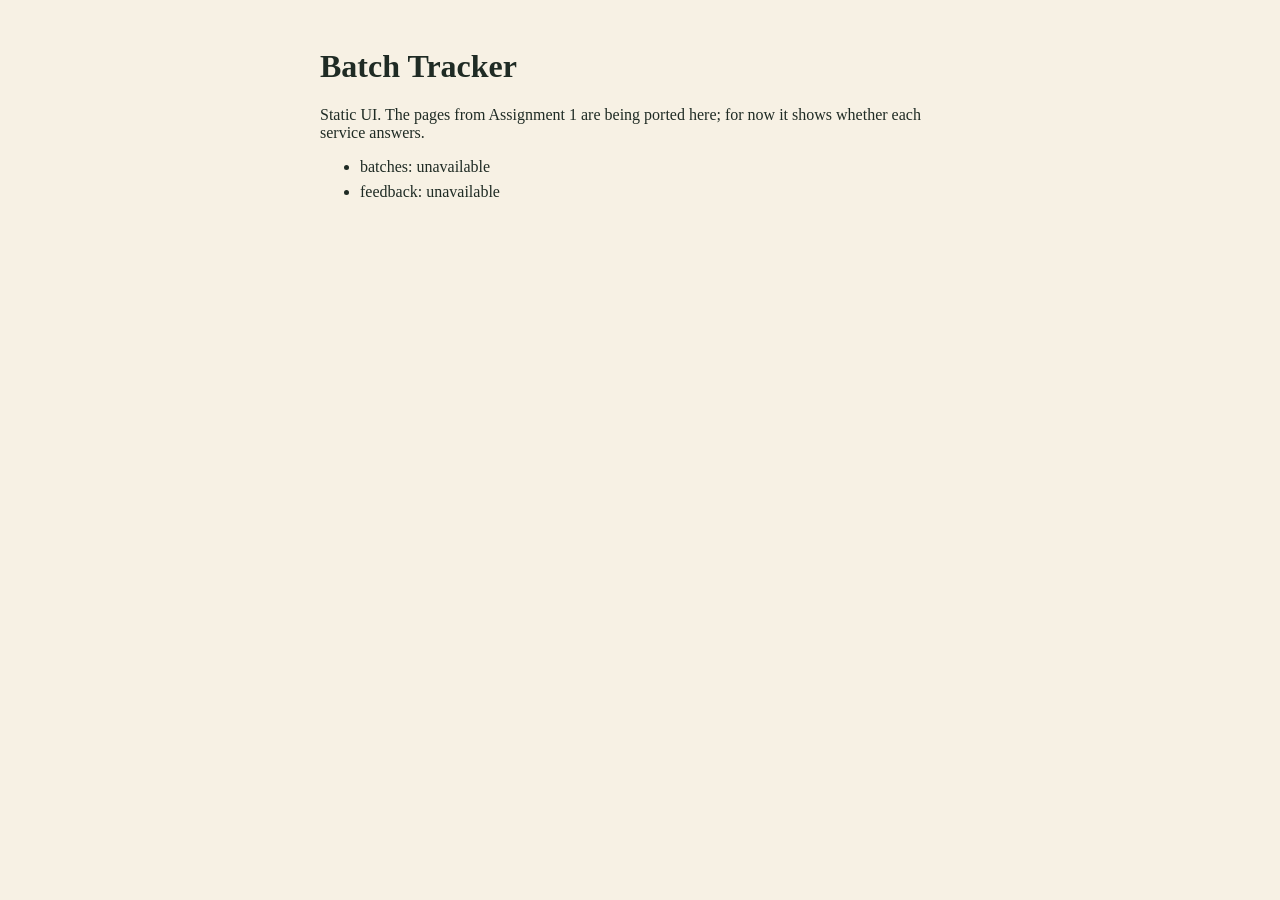
==== ui/index.html @ 70313532 "Split monolith into batches and feedback services, each with its own Dockerfile, plus compose" ====
<!doctype html>
<html lang="en">
<head>
  <meta charset="utf-8">
  <meta name="viewport" content="width=device-width, initial-scale=1">
  <title>Batch Tracker</title>
  <style>
    body { font-family: Georgia, serif; background: #f7f1e4; color: #1f2b24; max-width: 40rem; margin: 3rem auto; padding: 0 1rem; }
    li { margin: .4rem 0; }
    code { font-family: ui-monospace, Menlo, monospace; }
  </style>
</head>
<body>
  <h1>Batch Tracker</h1>
  <p>Static UI. The pages from Assignment 1 are being ported here; for now it shows whether each service answers.</p>
  <ul id="status"></ul>
  <script src="config.js"></script>
  <script>
    const services = { batches: APP_CONFIG.BATCHES_URL, feedback: APP_CONFIG.FEEDBACK_URL };
    const list = document.getElementById("status");
    for (const [name, url] of Object.entries(services)) {
      const item = document.createElement("li");
      item.textContent = `${name}: checking…`;
      list.appendChild(item);
      fetch(`${url}/health`, { signal: AbortSignal.timeout(3000) })
        .then((r) => r.json())
        .then((h) => { item.textContent = `${name}: ${h.status} (db ${h.db}, version ${h.version})`; })
        .catch(() => { item.textContent = `${name}: unavailable`; });
    }
  </script>
</body>
</html>
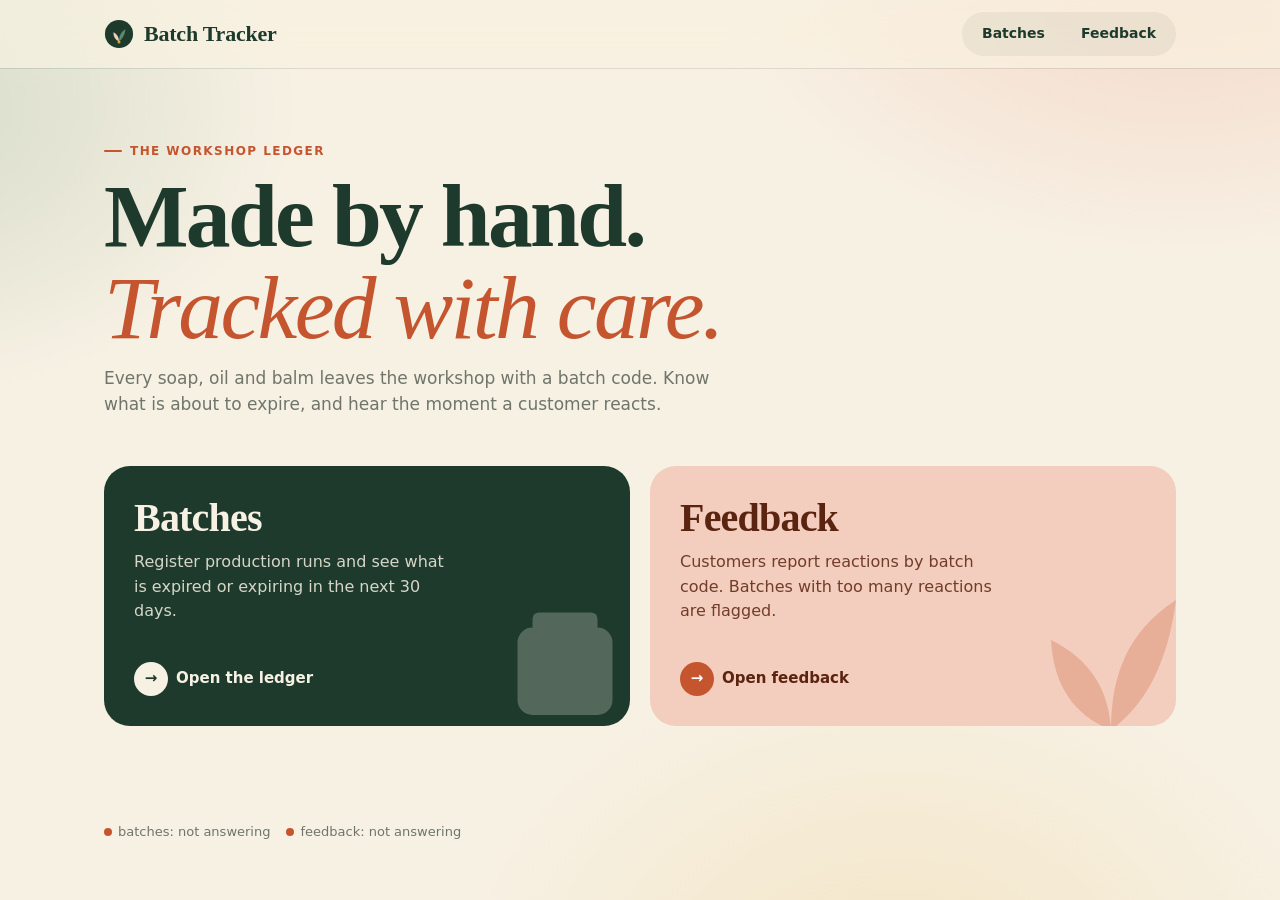
==== commit 9e3d43fa: "Port the Assignment 1 pages to a static UI that calls both services, retries while a service is star" ====
--- a/ui/index.html
+++ b/ui/index.html
@@ -3,30 +3,54 @@
 <head>
   <meta charset="utf-8">
   <meta name="viewport" content="width=device-width, initial-scale=1">
-  <title>Batch Tracker</title>
-  <style>
-    body { font-family: Georgia, serif; background: #f7f1e4; color: #1f2b24; max-width: 40rem; margin: 3rem auto; padding: 0 1rem; }
-    li { margin: .4rem 0; }
-    code { font-family: ui-monospace, Menlo, monospace; }
-  </style>
+  <title>Home · Batch Tracker</title>
+  <link rel="stylesheet" href="styles.css">
+  <script src="config.js"></script>
+  <script src="app.js"></script>
 </head>
 <body>
-  <h1>Batch Tracker</h1>
-  <p>Static UI. The pages from Assignment 1 are being ported here; for now it shows whether each service answers.</p>
-  <ul id="status"></ul>
-  <script src="config.js"></script>
-  <script>
-    const services = { batches: APP_CONFIG.BATCHES_URL, feedback: APP_CONFIG.FEEDBACK_URL };
-    const list = document.getElementById("status");
-    for (const [name, url] of Object.entries(services)) {
-      const item = document.createElement("li");
-      item.textContent = `${name}: checking…`;
-      list.appendChild(item);
-      fetch(`${url}/health`, { signal: AbortSignal.timeout(3000) })
-        .then((r) => r.json())
-        .then((h) => { item.textContent = `${name}: ${h.status} (db ${h.db}, version ${h.version})`; })
-        .catch(() => { item.textContent = `${name}: unavailable`; });
-    }
-  </script>
+  <header>
+    <div class="wrap">
+      <a class="brand" href="index.html" aria-label="Batch Tracker home">
+        <svg viewBox="0 0 32 32" aria-hidden="true">
+          <circle cx="16" cy="16" r="15" fill="#1d3a2c"/>
+          <path d="M16 24c0-6 2-10 7-13-1 6-3 10-7 13z" fill="#5c8a68"/>
+          <path d="M16 24c0-5-2-8-6-10 0 5 2 8 6 10z" fill="#f3cdbd"/>
+          <circle cx="16" cy="24.5" r="1.6" fill="#e0a526"/>
+        </svg>
+        <span>Batch Tracker</span>
+      </a>
+      <nav>
+        <a href="batches.html">Batches</a>
+        <a href="feedback.html">Feedback</a>
+      </nav>
+    </div>
+  </header>
+  <main class="wrap">
+    <div class="intro">
+      <p class="eyebrow">The workshop ledger</p>
+      <h1>Made by hand. <em>Tracked with care.</em></h1>
+      <p class="lead">Every soap, oil and balm leaves the workshop with a batch code. Know what is about to expire, and hear the moment a customer reacts.</p>
+    </div>
+    <div class="doors">
+      <a class="door batches" href="batches.html">
+        <div>
+          <h2>Batches</h2>
+          <p>Register production runs and see what is expired or expiring in the next 30 days.</p>
+        </div>
+        <span class="go"><i>→</i>Open the ledger</span>
+        <svg viewBox="0 0 120 120" aria-hidden="true"><rect x="22" y="30" width="76" height="70" rx="12" fill="#f7f1e4"/><rect x="34" y="18" width="52" height="16" rx="5" fill="#f7f1e4"/></svg>
+      </a>
+      <a class="door feedback" href="feedback.html">
+        <div>
+          <h2>Feedback</h2>
+          <p>Customers report reactions by batch code. Batches with too many reactions are flagged.</p>
+        </div>
+        <span class="go"><i>→</i>Open feedback</span>
+        <svg viewBox="0 0 120 120" aria-hidden="true"><path d="M60 112C60 70 72 34 112 8c-6 46-22 82-52 104z" fill="#c4552f"/><path d="M60 112C58 80 44 56 12 40c2 36 18 60 48 72z" fill="#c4552f"/></svg>
+      </a>
+    </div>
+  </main>
+  <footer class="wrap" aria-label="Service status"></footer>
 </body>
 </html>
--- a/ui/styles.css
+++ b/ui/styles.css
@@ -0,0 +1,297 @@
+/* Batch Tracker UI. Ported from the Assignment 1 Jinja templates (base.html and each page). */
+
+:root {
+  --cream: #f7f1e4;
+  --card: #fffdf7;
+  --forest: #1d3a2c;
+  --forest-2: #2c5440;
+  --ink: #1f2b24;
+  --muted: #6f756b;
+  --line: rgba(29, 58, 44, 0.12);
+  --sage: #5c8a68;
+  --sage-soft: #dfeadf;
+  --terra: #c4552f;
+  --terra-soft: #f8ddd1;
+  --saffron: #d99a1e;
+  --saffron-soft: #f8e7bf;
+  --blush: #f3cdbd;
+  --gold: #e0a526;
+  --serif: "Iowan Old Style", "Palatino Linotype", Palatino, Georgia, serif;
+  --mono: ui-monospace, SFMono-Regular, Menlo, monospace;
+  --ease-out: cubic-bezier(0.23, 1, 0.32, 1);
+  --shadow-sm: 0 1px 2px rgba(29, 58, 44, 0.06), 0 2px 8px rgba(29, 58, 44, 0.05);
+  --shadow-lg: 0 2px 4px rgba(29, 58, 44, 0.05), 0 18px 40px -12px rgba(29, 58, 44, 0.18);
+}
+* { box-sizing: border-box; }
+::selection { background: var(--blush); color: var(--ink); }
+html { background: var(--cream); }
+body {
+  margin: 0; min-height: 100vh; color: var(--ink);
+  font: 15px/1.55 system-ui, -apple-system, BlinkMacSystemFont, "Segoe UI", sans-serif;
+  -webkit-font-smoothing: antialiased;
+  background:
+    radial-gradient(42rem 28rem at 92% -6%, rgba(243, 205, 189, 0.75), transparent 70%),
+    radial-gradient(36rem 26rem at -8% 12%, rgba(92, 138, 104, 0.22), transparent 70%),
+    radial-gradient(40rem 30rem at 70% 110%, rgba(224, 165, 38, 0.16), transparent 70%),
+    var(--cream);
+  background-attachment: fixed;
+}
+a:focus-visible, button:focus-visible { outline: 2px solid var(--forest); outline-offset: 3px; border-radius: 8px; }
+.wrap { max-width: 1120px; margin: 0 auto; padding: 0 24px; }
+
+/* Translucent header: content scrolls underneath */
+header {
+  position: sticky; top: 0; z-index: 10;
+  background: rgba(247, 241, 228, 0.72);
+  backdrop-filter: blur(18px) saturate(170%); -webkit-backdrop-filter: blur(18px) saturate(170%);
+  box-shadow: 0 1px 0 var(--line);
+}
+header .wrap { display: flex; align-items: center; justify-content: space-between; height: 68px; gap: 12px; }
+.brand { display: inline-flex; align-items: center; gap: 10px; font-family: var(--serif); font-size: 22px; font-weight: 600; color: var(--forest); text-decoration: none; letter-spacing: -0.01em; }
+.brand svg { width: 30px; height: 30px; }
+nav { display: flex; gap: 4px; padding: 4px; border-radius: 999px; background: rgba(29, 58, 44, 0.06); }
+nav a {
+  padding: 7px 16px; border-radius: 999px; color: var(--forest); text-decoration: none; font-weight: 600; font-size: 14px;
+  transition: background-color 160ms ease, color 160ms ease, transform 120ms var(--ease-out);
+}
+nav a:active { transform: scale(0.96); }
+nav a[aria-current="page"] { background: var(--forest); color: var(--cream); box-shadow: var(--shadow-sm); }
+@media (hover: hover) and (pointer: fine) { nav a:not([aria-current="page"]):hover { background: rgba(29, 58, 44, 0.08); } }
+
+main.wrap { padding-top: 44px; padding-bottom: 96px; }
+.eyebrow { display: inline-flex; align-items: center; gap: 8px; font-size: 12px; font-weight: 700; letter-spacing: 0.12em; text-transform: uppercase; color: var(--terra); margin: 0 0 10px; }
+.eyebrow::before { content: ""; width: 18px; height: 2px; border-radius: 2px; background: currentColor; }
+h1 {
+  font-family: var(--serif); font-weight: 600; color: var(--forest);
+  font-size: clamp(2.6rem, 6vw, 4.4rem); line-height: 1.02; letter-spacing: -0.03em; margin: 0 0 12px;
+}
+h1 em { font-style: italic; font-weight: 500; color: var(--terra); }
+h2 { font-family: var(--serif); font-weight: 600; color: var(--forest); letter-spacing: -0.02em; line-height: 1.1; }
+.lead { color: var(--muted); font-size: 17px; margin: 0 0 32px; max-width: 58ch; }
+.card { background: var(--card); border-radius: 22px; box-shadow: var(--shadow-lg); border: 1px solid rgba(255, 255, 255, 0.7); }
+
+/* Notices materialise (blur + scale + fade) */
+.notice {
+  display: flex; align-items: center; gap: 12px; border-radius: 14px; padding: 12px 16px; margin: 0 0 24px; font-weight: 600;
+  transition: opacity 260ms var(--ease-out), transform 260ms var(--ease-out), filter 260ms var(--ease-out);
+  @starting-style { opacity: 0; transform: translateY(-8px) scale(0.98); filter: blur(4px); }
+}
+.notice::before { flex: none; display: grid; place-items: center; width: 24px; height: 24px; border-radius: 50%; font-size: 13px; font-weight: 800; color: #fff; }
+.notice.ok { background: var(--sage-soft); color: var(--forest-2); }
+.notice.ok::before { content: "✓"; background: var(--sage); }
+.notice.error { background: var(--terra-soft); color: #9c3d1d; }
+.notice.error::before { content: "!"; background: var(--terra); }
+
+/* Forms */
+label, .field { display: grid; gap: 7px; font-size: 13px; font-weight: 600; color: var(--forest); min-width: 0; }
+input, textarea {
+  font: inherit; font-size: 15px; font-weight: 400; color: var(--ink); width: 100%; min-width: 0;
+  padding: 0 14px; border: 1.5px solid transparent; border-radius: 12px; background: #f4eee1;
+  transition: border-color 150ms ease, box-shadow 150ms ease, background-color 150ms ease;
+}
+input { height: 46px; }
+textarea { padding: 12px 14px; line-height: 1.45; resize: vertical; min-height: 84px; }
+input::placeholder, textarea::placeholder { color: #a4a293; }
+input:focus, textarea:focus { outline: none; background: #fff; border-color: var(--forest-2); box-shadow: 0 0 0 4px rgba(44, 84, 64, 0.12); }
+button {
+  font: inherit; font-weight: 700; font-size: 15px; color: var(--cream); background: var(--forest);
+  border: 0; border-radius: 999px; height: 46px; padding: 0 24px; cursor: pointer; white-space: nowrap;
+  box-shadow: 0 1px 0 rgba(255, 255, 255, 0.15) inset, 0 8px 20px -8px rgba(29, 58, 44, 0.55);
+  transition: transform 120ms var(--ease-out), background-color 160ms ease, box-shadow 160ms ease;
+}
+button:active { transform: scale(0.97); }
+@media (hover: hover) and (pointer: fine) { button:hover { background: var(--forest-2); } }
+
+/* Shared bits */
+.tag {
+  display: inline-block; white-space: nowrap; font: 700 12px/1 var(--mono); letter-spacing: 0.06em; color: var(--forest);
+  padding: 6px 9px; border-radius: 7px; background: #fff; border: 1.5px solid var(--forest);
+}
+.pill { display: inline-flex; align-items: center; gap: 7px; padding: 5px 12px 5px 10px; border-radius: 999px; font-size: 13px; font-weight: 700; white-space: nowrap; }
+.pill::before { content: ""; width: 7px; height: 7px; border-radius: 50%; background: currentColor; }
+.pill.ok { background: var(--sage-soft); color: var(--forest-2); }
+.pill.expiring_soon { background: var(--saffron-soft); color: #8a5b00; }
+.pill.expired, .pill.flagged { background: var(--terra-soft); color: #9c3d1d; }
+.num { text-align: right; font-variant-numeric: tabular-nums; }
+.dim { color: var(--muted); }
+.empty { text-align: center; color: var(--muted); padding: 48px 16px; font-family: var(--serif); font-style: italic; font-size: 18px; }
+
+@media (max-width: 640px) {
+  header .wrap { height: 60px; }
+  .brand span { display: none; }
+  main.wrap { padding-top: 32px; }
+}
+@media (prefers-reduced-motion: reduce) {
+  *, *::before { transition-duration: 0ms !important; animation: none !important; }
+  .notice { transition: opacity 200ms ease !important; @starting-style { opacity: 0; transform: none; filter: none; } }
+}
+@media (prefers-reduced-transparency: reduce) {
+  header { background: var(--cream); backdrop-filter: none; -webkit-backdrop-filter: none; }
+}
+@media (prefers-contrast: more) {
+  .card { border: 1.5px solid var(--forest); box-shadow: none; }
+  input, textarea { border-color: var(--forest); }
+}
+
+/* Home */
+  .intro { max-width: 760px; margin: 24px 0 48px; }
+  .intro h1 { font-size: clamp(3rem, 8vw, 5.6rem); }
+  .doors { display: grid; grid-template-columns: repeat(auto-fit, minmax(300px, 1fr)); gap: 20px; }
+  .door {
+    position: relative; display: flex; flex-direction: column; justify-content: space-between; min-height: 260px;
+    padding: 30px; border-radius: 26px; text-decoration: none; overflow: hidden;
+    transition: transform 160ms var(--ease-out), box-shadow 200ms ease;
+  }
+  .door:active { transform: scale(0.985); }
+  @media (hover: hover) and (pointer: fine) { .door:hover { transform: translateY(-3px); box-shadow: 0 28px 50px -20px rgba(29, 58, 44, 0.45); } }
+  .door h2 { font-size: 40px; margin: 0 0 10px; color: inherit; }
+  .door p { margin: 0; max-width: 32ch; font-size: 16px; opacity: 0.85; }
+  .door .go { display: inline-flex; align-items: center; gap: 8px; margin-top: 28px; font-weight: 700; }
+  .door .go i { display: grid; place-items: center; width: 34px; height: 34px; border-radius: 50%; font-style: normal; transition: transform 200ms var(--ease-out); }
+  @media (hover: hover) and (pointer: fine) { .door:hover .go i { transform: translateX(4px); } }
+  .door.batches { background: var(--forest); color: var(--cream); }
+  .door.batches .go i { background: var(--cream); color: var(--forest); }
+  .door.feedback { background: var(--blush); color: #5a2410; }
+  .door.feedback .go i { background: var(--terra); color: #fff; }
+  .door svg { position: absolute; right: -10px; bottom: -14px; width: 150px; opacity: 0.25; pointer-events: none; }
+  @media (prefers-reduced-motion: reduce) { .door, .door .go i { transition: none; } }
+
+/* Batches */
+  .top { display: grid; grid-template-columns: minmax(0, 1fr) auto; gap: 32px; align-items: end; margin-bottom: 36px; }
+  .top .lead { margin-bottom: 0; }
+  .stones { display: grid; grid-template-columns: repeat(3, 132px); gap: 12px; }
+  .stone { padding: 16px 18px 14px; border-radius: 20px; }
+  .stone b { display: block; font-family: var(--serif); font-size: 52px; line-height: 1; font-weight: 600; letter-spacing: -0.03em; font-variant-numeric: tabular-nums; }
+  .stone span { display: block; margin-top: 6px; font-size: 13px; font-weight: 700; }
+  .stone.bad { background: var(--terra); color: #fff4ee; }
+  .stone.warn { background: var(--saffron-soft); color: #7a4f00; }
+  .stone.good { background: var(--sage-soft); color: var(--forest); }
+  @media (max-width: 860px) { .top { grid-template-columns: minmax(0, 1fr); } .stones { grid-template-columns: repeat(3, minmax(0, 1fr)); } }
+
+  .newbatch { padding: 22px 24px 24px; margin-bottom: 28px; }
+  .newbatch h2 { font-size: 22px; margin: 0 0 14px; }
+  .newbatch form { display: grid; grid-template-columns: 1fr 1.6fr 1fr 1fr 0.7fr auto; gap: 12px; align-items: end; }
+  @media (max-width: 960px) { .newbatch form { grid-template-columns: minmax(0, 1fr) minmax(0, 1fr); } .newbatch button { grid-column: 1 / -1; } }
+
+  .ledger { padding: 8px; }
+  .ledger h2 { font-size: 22px; margin: 14px 16px 10px; }
+  .row {
+    display: grid; grid-template-columns: 48px minmax(0, 1.6fr) minmax(0, 1.4fr) 140px; gap: 18px; align-items: center;
+    padding: 14px 16px; border-radius: 16px; transition: background-color 140ms ease;
+  }
+  .row { position: relative; }
+  .row + .row::before { content: ""; position: absolute; left: 16px; right: 16px; top: 0; height: 1px; background: var(--line); transition: opacity 140ms ease; }
+  @media (hover: hover) and (pointer: fine) { .row:hover { background: #f8f2e6; } .row:hover::before, .row:hover + .row::before { opacity: 0; } }
+  .mono {
+    display: grid; place-items: center; width: 48px; height: 48px; border-radius: 14px;
+    font-family: var(--serif); font-size: 22px; font-weight: 600; color: var(--forest); background: var(--sage-soft);
+  }
+  .row.expired .mono { background: var(--terra-soft); color: #9c3d1d; }
+  .row.expiring_soon .mono { background: var(--saffron-soft); color: #7a4f00; }
+  .what strong { display: block; font-family: var(--serif); font-size: 19px; font-weight: 600; color: var(--forest); letter-spacing: -0.01em; line-height: 1.25; }
+  .what small { display: flex; align-items: center; gap: 10px; margin-top: 5px; color: var(--muted); font-size: 13px; }
+  .when span, .when b { white-space: nowrap; }
+  .when { display: flex; flex-wrap: wrap; align-items: center; gap: 2px 10px; font-size: 14px; color: var(--muted); font-variant-numeric: tabular-nums; }
+  .when b { color: var(--ink); font-weight: 600; }
+  .when .arrow { color: #c0bba9; }
+  .row .pill { justify-self: end; }
+  @media (max-width: 760px) {
+    .row { grid-template-columns: 44px minmax(0, 1fr); gap: 6px 14px; }
+    .mono { width: 44px; height: 44px; grid-row: span 3; align-self: start; }
+    .when, .row .pill { grid-column: 2; justify-self: start; }
+  }
+
+/* Feedback */
+  .hero { display: grid; grid-template-columns: minmax(0, 0.9fr) minmax(0, 1.1fr); overflow: hidden; margin-bottom: 64px; }
+  .hero-side {
+    position: relative; padding: 44px 40px; color: var(--cream);
+    background:
+      radial-gradient(26rem 18rem at 110% 110%, rgba(196, 85, 47, 0.55), transparent 70%),
+      radial-gradient(20rem 16rem at -10% -10%, rgba(92, 138, 104, 0.6), transparent 70%),
+      var(--forest);
+  }
+  .hero-side .eyebrow { color: var(--blush); }
+  .hero-side h1 { color: var(--cream); font-size: clamp(2.4rem, 4.6vw, 3.6rem); }
+  .hero-side h1 em { color: var(--blush); }
+  .hero-side p { color: rgba(247, 241, 228, 0.78); font-size: 16px; max-width: 34ch; margin: 0; }
+  .hero-side ol { list-style: none; padding: 0; margin: 28px 0 0; display: grid; gap: 10px; counter-reset: s; }
+  .hero-side li { display: flex; gap: 12px; align-items: center; color: rgba(247, 241, 228, 0.9); font-size: 14px; }
+  .hero-side li::before { counter-increment: s; content: counter(s); display: grid; place-items: center; width: 24px; height: 24px; border-radius: 50%; background: rgba(247, 241, 228, 0.14); font-weight: 700; font-size: 12px; }
+  .leaf { position: absolute; right: -18px; bottom: -22px; width: 170px; opacity: 0.22; pointer-events: none; }
+  .hero-form { padding: 40px; }
+  .hero-form form { display: grid; gap: 20px; grid-template-columns: minmax(0, 1fr); }
+  .hero-form .notice { margin-bottom: 20px; }
+  @media (max-width: 860px) { .hero { grid-template-columns: minmax(0, 1fr); } .hero-side, .hero-form { padding: 30px 22px; } .leaf { width: 120px; } }
+
+  .stars { display: flex; gap: 4px; }
+  .stars input { position: absolute; opacity: 0; pointer-events: none; }
+  .stars span { display: block; font-size: 36px; line-height: 1; color: #e5dcc8; cursor: pointer; transition: color 120ms ease; }
+  .stars:has(input:checked) span { color: var(--gold); }
+  .stars label:has(input:checked) ~ label span { color: #e5dcc8; }
+  .stars input:checked + span { animation: pop 340ms var(--ease-out); }
+  @keyframes pop { 0% { transform: scale(1); } 45% { transform: scale(1.28); } 100% { transform: scale(1); } }
+  @media (hover: hover) and (pointer: fine) {
+    .field .stars:hover label span { color: var(--gold); }
+    .field .stars:hover label:hover ~ label span { color: #e5dcc8; }
+  }
+  .stars input:focus-visible + span { outline: 2px solid var(--forest); outline-offset: 3px; border-radius: 6px; }
+
+  /* Sliding Yes/No switch */
+  .seg { position: relative; display: grid; grid-template-columns: 1fr 1fr; padding: 4px; border-radius: 999px; background: #f4eee1; }
+  .seg::before {
+    content: ""; position: absolute; top: 4px; bottom: 4px; left: 4px; width: calc(50% - 4px); border-radius: 999px;
+    background: var(--forest); box-shadow: 0 6px 14px -6px rgba(29, 58, 44, 0.6);
+    transition: transform 300ms var(--ease-out), background-color 200ms ease;
+  }
+  .seg:has(input[value="on"]:checked)::before { transform: translateX(100%); background: var(--terra); box-shadow: 0 6px 14px -6px rgba(196, 85, 47, 0.7); }
+  .seg input { position: absolute; opacity: 0; pointer-events: none; }
+  .seg span { position: relative; z-index: 1; display: grid; place-items: center; height: 42px; border-radius: 999px; font-size: 14px; font-weight: 700; color: var(--forest); cursor: pointer; transition: color 200ms ease; }
+  .seg input:checked + span { color: #fff; }
+  .seg input:focus-visible + span { outline: 2px solid var(--forest); outline-offset: 2px; }
+  .hero-form button { width: 100%; height: 52px; font-size: 16px; }
+
+  .staff-head { display: flex; justify-content: space-between; align-items: end; gap: 16px; flex-wrap: wrap; margin-bottom: 20px; }
+  .staff-head h2 { font-size: clamp(1.8rem, 3.4vw, 2.6rem); margin: 0; }
+  .alerts { display: grid; grid-template-columns: repeat(auto-fill, minmax(260px, 1fr)); gap: 16px; margin-bottom: 20px; }
+  .alert { padding: 22px; border-radius: 22px; background: var(--terra); color: #fff4ee; box-shadow: 0 18px 40px -16px rgba(196, 85, 47, 0.7); }
+  .alert .tag { background: transparent; color: #fff4ee; border-color: rgba(255, 244, 238, 0.7); }
+  .alert b { display: block; font-family: var(--serif); font-size: 56px; line-height: 1; font-weight: 600; letter-spacing: -0.03em; margin: 16px 0 4px; }
+  .alert p { margin: 0; font-size: 14px; color: rgba(255, 244, 238, 0.88); }
+  .alert p strong { color: #fff; }
+  .clear { padding: 20px 22px; border-radius: 22px; background: var(--sage-soft); color: var(--forest); font-family: var(--serif); font-size: 19px; margin-bottom: 20px; }
+
+  .list { padding: 8px; }
+  .item { display: grid; grid-template-columns: minmax(0, 1.3fr) minmax(0, 1fr) 160px 110px 96px; gap: 18px; align-items: center; padding: 14px 16px; border-radius: 16px; transition: background-color 140ms ease; }
+  .item { position: relative; }
+  .item + .item::before { content: ""; position: absolute; left: 16px; right: 16px; top: 0; height: 1px; background: var(--line); transition: opacity 140ms ease; }
+  @media (hover: hover) and (pointer: fine) { .item:hover { background: #f8f2e6; } .item:hover::before, .item:hover + .item::before { opacity: 0; } }
+  .item .reports { color: var(--muted); font-size: 14px; }
+  .item .reports b { color: var(--ink); }
+  .meter { display: flex; align-items: center; gap: 10px; font-weight: 700; font-variant-numeric: tabular-nums; }
+  .meter i { flex: 1; height: 8px; border-radius: 4px; background: #efe7d6; overflow: hidden; }
+  .meter i b { display: block; height: 100%; border-radius: 4px; background: var(--sage); }
+  .meter.bad { color: var(--terra); }
+  .meter.bad i b { background: var(--terra); }
+  .meter em { font-style: normal; min-width: 4ch; text-align: right; }
+  .mini { color: var(--gold); letter-spacing: 1px; font-size: 14px; white-space: nowrap; }
+  .mini .off { color: #e5dcc8; }
+  .item .pill { justify-self: end; }
+  @media (max-width: 760px) {
+    .item { grid-template-columns: minmax(0, 1fr) auto; gap: 8px 12px; }
+    .item .meter { grid-column: 1 / -1; }
+  }
+
+/* Added for the static UI (Assignment 2) */
+.notice.warn { background: var(--saffron-soft); color: #7a4f00; }
+.notice.warn::before { content: "…"; background: var(--saffron); }
+.notice .again { margin-left: auto; height: 34px; padding: 0 16px; font-size: 13px; }
+.notice[hidden], [hidden] { display: none !important; }
+.loading { text-align: center; color: var(--muted); padding: 40px 16px; font-style: italic; }
+.item .who { display: grid; gap: 6px; justify-items: start; min-width: 0; }
+.item .who small { color: var(--muted); font-size: 13px; overflow: hidden; text-overflow: ellipsis; white-space: nowrap; max-width: 100%; }
+.item .who small b { color: var(--ink); font-weight: 600; }
+.alert .product { display: block; margin-top: 10px; font-family: var(--serif); font-size: 18px; color: #fff; }
+footer.wrap { padding-bottom: 32px; color: var(--muted); font-size: 13px; display: flex; gap: 16px; flex-wrap: wrap; }
+footer .dot { display: inline-block; width: 8px; height: 8px; border-radius: 50%; margin-right: 6px; background: #c0bba9; }
+footer .dot.ok { background: var(--sage); }
+footer .dot.down { background: var(--terra); }
